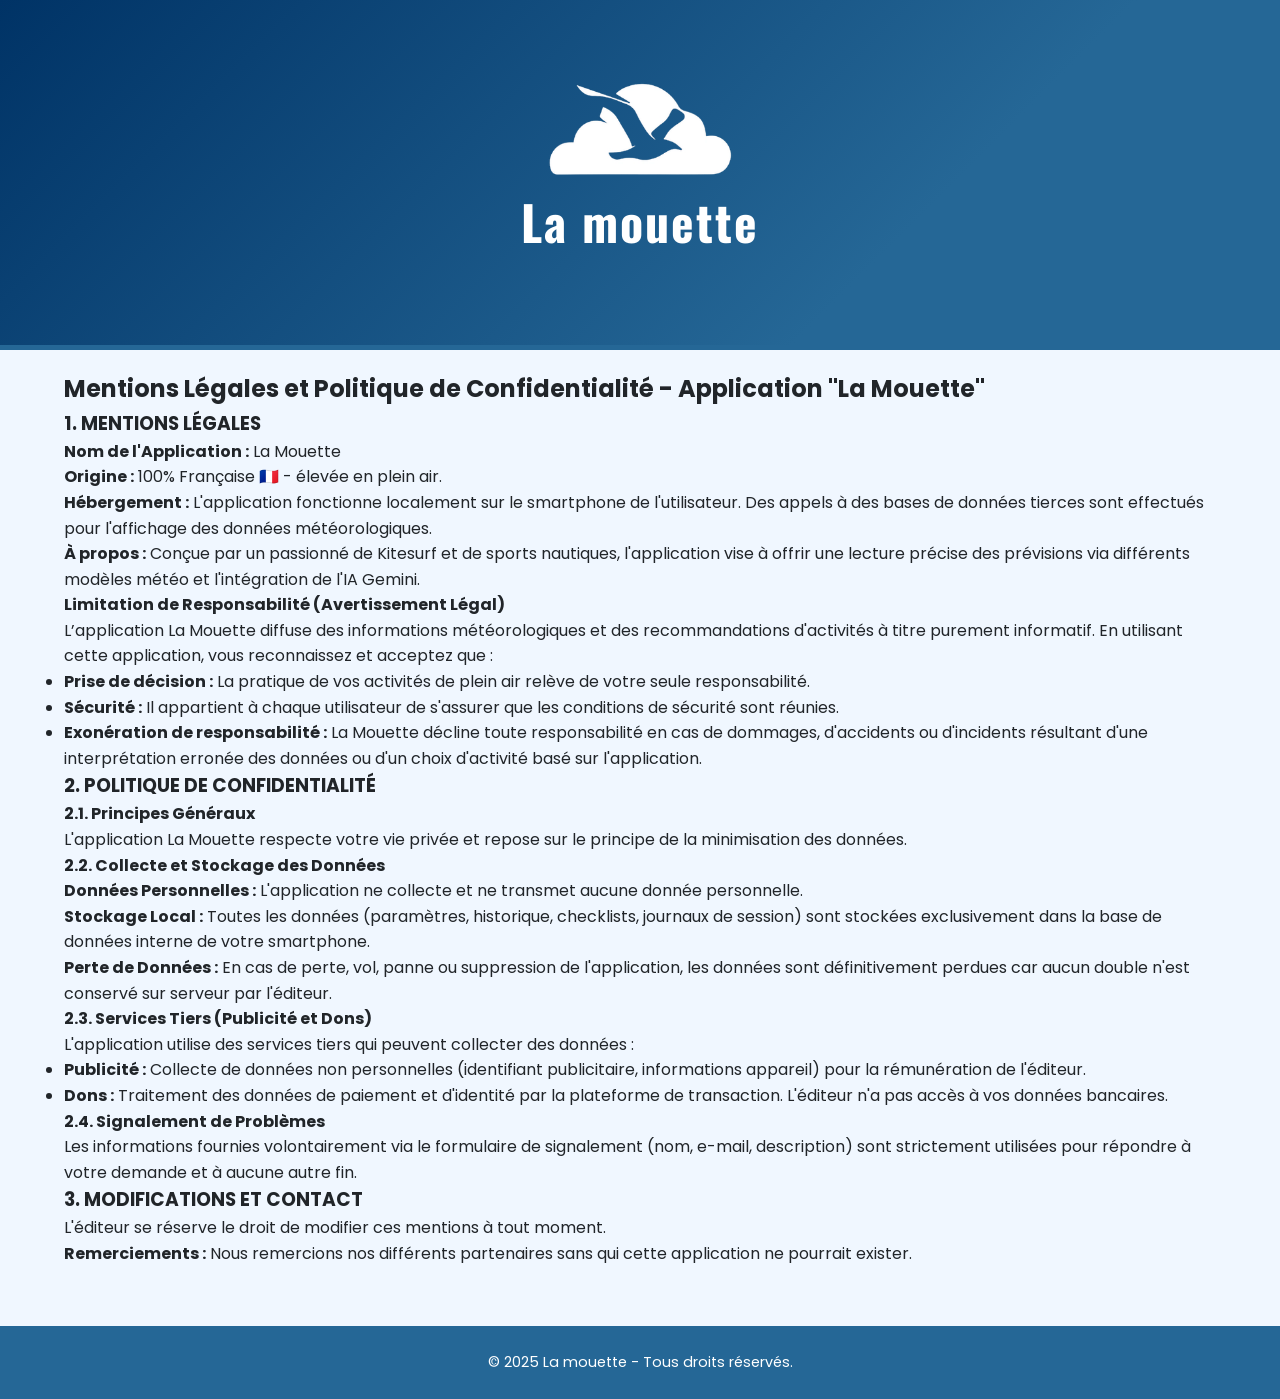
==== mentions-legales.html @ 4f876a65 "Add legality page" ====
<!DOCTYPE html>
<html lang="fr">
<head>
    <meta charset="UTF-8">
    <meta name="viewport" content="width=device-width, initial-scale=1.0">
    <title>La mouette - Mentions Légales & Politique de Confidentialité</title>
    <link rel="stylesheet" href="styles.css">
    <link href="https://fonts.googleapis.com/css2?family=Poppins:wght@400;600;700&display=swap" rel="stylesheet">
</head>
<body>
    <header class="hero">
        <div class="container">
            <a href="/" style="text-decoration: none; color: inherit;">
                <img src="./img/logo.webp" alt="Logo de l'application météo - Un oiseau sur un nuage" class="app-logo">
                <h1>La mouette</h1>
            </a>
        </div>
    </header>
    <main class="container">
        <section class="legal-section">
            <h2>Mentions Légales et Politique de Confidentialité - Application "La Mouette"</h2>

            <h3>1. MENTIONS LÉGALES</h3>
            <p><strong>Nom de l'Application :</strong> La Mouette</p>
            <p><strong>Origine :</strong> 100% Française 🇫🇷 - élevée en plein air.</p>
            <p><strong>Hébergement :</strong> L'application fonctionne localement sur le smartphone de l'utilisateur. Des appels à des bases de données tierces sont effectués pour l'affichage des données météorologiques.</p>
            <p><strong>À propos :</strong> Conçue par un passionné de Kitesurf et de sports nautiques, l'application vise à offrir une lecture précise des prévisions via différents modèles météo et l'intégration de l'IA Gemini.</p>

            <h4>Limitation de Responsabilité (Avertissement Légal)</h4>
            <p>L’application La Mouette diffuse des informations météorologiques et des recommandations d'activités à titre purement informatif. En utilisant cette application, vous reconnaissez et acceptez que :</p>
            <ul>
                <li><strong>Prise de décision :</strong> La pratique de vos activités de plein air relève de votre seule responsabilité.</li>
                <li><strong>Sécurité :</strong> Il appartient à chaque utilisateur de s'assurer que les conditions de sécurité sont réunies.</li>
                <li><strong>Exonération de responsabilité :</strong> La Mouette décline toute responsabilité en cas de dommages, d'accidents ou d'incidents résultant d'une interprétation erronée des données ou d'un choix d'activité basé sur l'application.</li>
            </ul>

            <h3>2. POLITIQUE DE CONFIDENTIALITÉ</h3>
            <h4>2.1. Principes Généraux</h4>
            <p>L'application La Mouette respecte votre vie privée et repose sur le principe de la minimisation des données.</p>

            <h4>2.2. Collecte et Stockage des Données</h4>
            <p><strong>Données Personnelles :</strong> L'application ne collecte et ne transmet aucune donnée personnelle.</p>
            <p><strong>Stockage Local :</strong> Toutes les données (paramètres, historique, checklists, journaux de session) sont stockées exclusivement dans la base de données interne de votre smartphone.</p>
            <p><strong>Perte de Données :</strong> En cas de perte, vol, panne ou suppression de l'application, les données sont définitivement perdues car aucun double n'est conservé sur serveur par l'éditeur.</p>

            <h4>2.3. Services Tiers (Publicité et Dons)</h4>
            <p>L'application utilise des services tiers qui peuvent collecter des données :</p>
            <ul>
                <li><strong>Publicité :</strong> Collecte de données non personnelles (identifiant publicitaire, informations appareil) pour la rémunération de l'éditeur.</li>
                <li><strong>Dons :</strong> Traitement des données de paiement et d'identité par la plateforme de transaction. L'éditeur n'a pas accès à vos données bancaires.</li>
            </ul>

            <h4>2.4. Signalement de Problèmes</h4>
            <p>Les informations fournies volontairement via le formulaire de signalement (nom, e-mail, description) sont strictement utilisées pour répondre à votre demande et à aucune autre fin.</p>

            <h3>3. MODIFICATIONS ET CONTACT</h3>
            <p>L'éditeur se réserve le droit de modifier ces mentions à tout moment.</p>
            <p><strong>Remerciements :</strong> Nous remercions nos différents partenaires sans qui cette application ne pourrait exister.</p>
        </section>
    </main>

    <footer>
        <p>&copy; 2025 La mouette - Tous droits réservés.</p>
    </footer>

</body>
</html>
---- styles.css ----
/* Importation des polices : 'Poppins' pour le corps, 'Oswald' pour les titres (plus percutant) */
@import url('https://fonts.googleapis.com/css2?family=Oswald:wght@400;600;700&family=Poppins:wght@400;600&display=swap');

:root {
    /* Couleurs Nautiques */
    --primary-color: #256796; /* Bleu Marine Profond */
    --secondary-color: #256796; /* Aqua/Cyan (comme l'eau peu profonde ou les outils de navigation) */
    --accent-color: #ffc107; /* Jaune/Or (comme le soleil ou les équipements de sécurité) */
    --background-color: #f0f7ff; /* Ciel très pâle */
    --text-color: #212529; /* Texte sombre */
    --white: #ffffff;
    --dark-blue: #003366; /* Pour les ombres/dégradés */
}

* {
    box-sizing: border-box;
    margin: 0;
    padding: 0;
}

body {
    font-family: 'Poppins', sans-serif;
    background-color: var(--background-color);
    color: var(--text-color);
    line-height: 1.6;
}

.container {
    width: 90%;
    max-width: 1200px;
    margin: 0 auto;
    padding: 20px 0;
}

/* --- Section Tête (Hero) --- */
.hero {
    /* Dégradé évoquant la profondeur de la mer et le ciel */
    background: linear-gradient(135deg, var(--dark-blue) 0%, var(--primary-color) 70%);
    color: var(--white);
    text-align: center;
    padding: 60px 0; /* Plus d'espace pour l'ambiance */
    border-bottom: 5px solid var(--secondary-color); /* Ligne d'horizon/écume */
}

.app-logo {
    width: auto;
    height: 6rem;
}

.hero h1 {
    font-family: 'Oswald', sans-serif; /* Titre fort */
    font-size: 3em;
    margin-bottom: 5px;
    font-weight: 700;
    /* text-transform: uppercase; */
    letter-spacing: 2px;
}

.tagline {
    font-size: 1.2em;
    opacity: 0.9;
    font-style: italic;
}

/* --- Section Téléchargement --- */
.download-section, .partners-section {
    text-align: center;
    padding: 40px 20px;
    margin-top: 30px;
    background-color: var(--white);
    border-radius: 10px;
    /* Ombre subtile pour donner de la légèreté sur l'arrière-plan ciel */
    box-shadow: 0 8px 20px rgba(0, 0, 0, 0.1); 
    border: 1px solid rgba(0, 77, 153, 0.1); /* Cadre léger */
    width: 100%;
}




.download-section h2, .partners-section h2 {
    font-family: 'Oswald', sans-serif;
    font-size: 2em;
    color: var(--primary-color);
    margin-bottom: 15px;
}

.download-links, .partners-links {
    display: flex;
    justify-content: center;
    gap: 30px;
    margin: 30px 0;
    flex-wrap: wrap;
}

.btn {
    text-decoration: none;
    color: var(--white);
    padding: 15px 30px; /* Plus grands et visibles */
    border-radius: 5px; /* Forme rectangulaire classique (comme un panneau) */
    font-weight: 600;
    font-size: 1.1em;
    transition: background-color 0.3s, transform 0.2s;
    display: flex;
    align-items: center;
    min-width: 200px;
    justify-content: center;
    box-shadow: 0 4px 6px rgba(0, 0, 0, 0.1);
}

.bold{
    font-weight: bold;
}
.primary-btn {
    background-color: var(--primary-color);
}

.primary-btn:hover {
    background-color: var(--dark-blue);
    transform: translateY(-2px);
}

.secondary-btn {
    background-color: var(--secondary-color); /* Utilisation de l'Aqua */
}

.secondary-btn:hover {
    background-color: #0097a7; /* Aqua foncé */
    transform: translateY(-2px);
}

.btn i {
    margin-right: 10px;
    font-style: normal;
    font-size: 1.4em;
    color: var(--accent-color); /* Accent or sur les icônes */
}

.small-text {
    font-size: 0.9em;
    color: #6c757d;
}

/* --- Section Partenaires --- */

.partners-section p {
    margin-bottom: 25px;
    font-size: 1.1em;
    color: var(--text-color);
}

/* --- Section Fonctionnalités --- */
.features {
    padding: 40px 20px;
    margin-top: 20px;
    text-align: center;
}

.features h3 {
    font-family: 'Oswald', sans-serif;
    margin-bottom: 25px;
    color: var(--primary-color);
    border-bottom: 2px dashed var(--secondary-color);
    display: inline-block;
    padding-bottom: 5px;
}

.features ul {
    list-style: none;
    padding: 0;
    display: flex;
    justify-content: center;
    gap: 20px;
    flex-wrap: wrap;
}

.features li {
    background-color: var(--white);
    padding: 20px;
    /* Bordure nautique : bleu clair */
    border: 1px solid var(--secondary-color);
    border-radius: 5px;
    box-shadow: 0 2px 8px rgba(0, 0, 0, 0.05);
    flex-basis: calc(50% - 10px);
    text-align: center;
    position: relative;
}

/* --- Pied de page --- */
footer {
    text-align: center;
    padding: 25px 0;
    margin-top: 40px;
    font-size: 0.9em;
    color: var(--dark-blue);
    background-color: var(--secondary-color); /* Bande aqua en bas */
    color: var(--white);
}

/* --- Section Remerciement --- */
.thank-you-section {
    position: relative; /* Nécessaire pour le positionnement absolu de l'icône */
    text-align: center;
    padding: 40px 20px;
    margin-top: 30px;
    background-color: var(--white);
    border-radius: 10px;
    box-shadow: 0 4px 10px rgba(0, 0, 0, 0.05);
    color: var(--dark-blue);
}

.thank-you-icon {
    position: absolute;
    top: -20px;
    right: 20px;
    background-color: var(--primary-color);
    border-radius: 50%;
    width: 60px;
    height: 60px;
    display: flex;
    align-items: center;
    justify-content: center;
    box-shadow: 0 4px 8px rgba(0, 0, 0, 0.1);
    padding: 10px;
}

.thank-you-icon img {
    width: 100%;
    height: auto;
}

.thank-you-section p {
    font-size: 1.1em;
    line-height: 1.8;
    margin-bottom: 15px;
}

/* --- Section Carrousel (Mise à jour) --- */
.carousel-section {
    padding: 40px 20px;
    margin-top: 30px;
    background-color: var(--white);
    border-radius: 10px;
    box-shadow: 0 8px 20px rgba(0, 0, 0, 0.1);
    border: 1px solid rgba(0, 77, 153, 0.1);
    text-align: center;
}

.carousel-section h2 {
    font-family: 'Oswald', sans-serif;
    font-size: 2em;
    color: var(--primary-color);
    margin-bottom: 30px;
}

.carousel-container {
    position: relative; /* Contexte pour le positionnement des boutons */
}

.carousel-slide {
    display: none; /* On cache toutes les slides par défaut */
    align-items: center;
    gap: 40px;
    margin-bottom: 20px;
    text-align: left;
}

.carousel-slide.active {
    display: flex; /* On affiche uniquement la slide active */
}

.carousel-slide.slide-reversed {
    flex-direction: row-reverse;
}

.slide-image {
    flex: 1 1 45%;
    background-color: var(--primary-color);
    padding: 2rem;
    border-radius: 1rem;
}

.slide-image img {
    width: 100%;
    object-fit: cover; 
}

.slide-content {
    flex: 1 1 55%;
}

.slide-content h3 {
    font-family: 'Oswald', sans-serif;
    color: var(--dark-blue);
    margin-bottom: 10px;
    font-size: 1.8em;
}

/* --- Navigation du Carrousel --- */
.carousel-navigation {
    position: absolute;
    top: 50%;
    left: 0;
    width: 100%;
    display: flex;
    justify-content: space-between;
    transform: translateY(-50%);
    pointer-events: none; /* Pour ne pas gêner les clics sur le contenu */
}

.nav-btn {
    pointer-events: auto; /* Réactive les clics sur les boutons */
    background-color: rgba(37, 103, 150, 0.8);
    color: var(--white);
    border: none;
    border-radius: 50%;
    width: 50px;
    height: 50px;
    font-size: 1.5em;
    cursor: pointer;
    transition: background-color 0.3s;
    margin: 0 10px; /* Marge pour ne pas coller aux bords */
}

.nav-btn:hover {
    background-color: var(--dark-blue);
}

/* --- Media Queries (Mise à jour) --- */
@media (max-width: 768px) {
    .carousel-slide, .carousel-slide.slide-reversed {
        flex-direction: column;
        text-align: center;
        gap: 20px;
    }
    
    .carousel-slide.active {
        /* S'assure que l'affichage est correct sur mobile */
        display: flex; 
        flex-direction: column;
    }

    .slide-content {
        width: 100%;
    }

    .slide-content h3 {
        font-size: 1.5em;
    }

    .nav-btn {
        width: 40px;
        height: 40px;
        font-size: 1.2em;
    }

    .carousel-navigation {
        /* On remonte un peu les boutons sur mobile pour ne pas être sur l'image */
        top: 40%;
    }
}


/* --- Media Queries pour la Responsivité --- */
@media (max-width: 600px) {
    .hero h1 {
        font-size: 2.5em;
    }

    .download-links, .partners-links {
        flex-direction: column;
        align-items: center;
    }

    .btn {
        width: 90%;
        max-width: 350px;
    }

    .features li {
        flex-basis: 100%;
    }
}
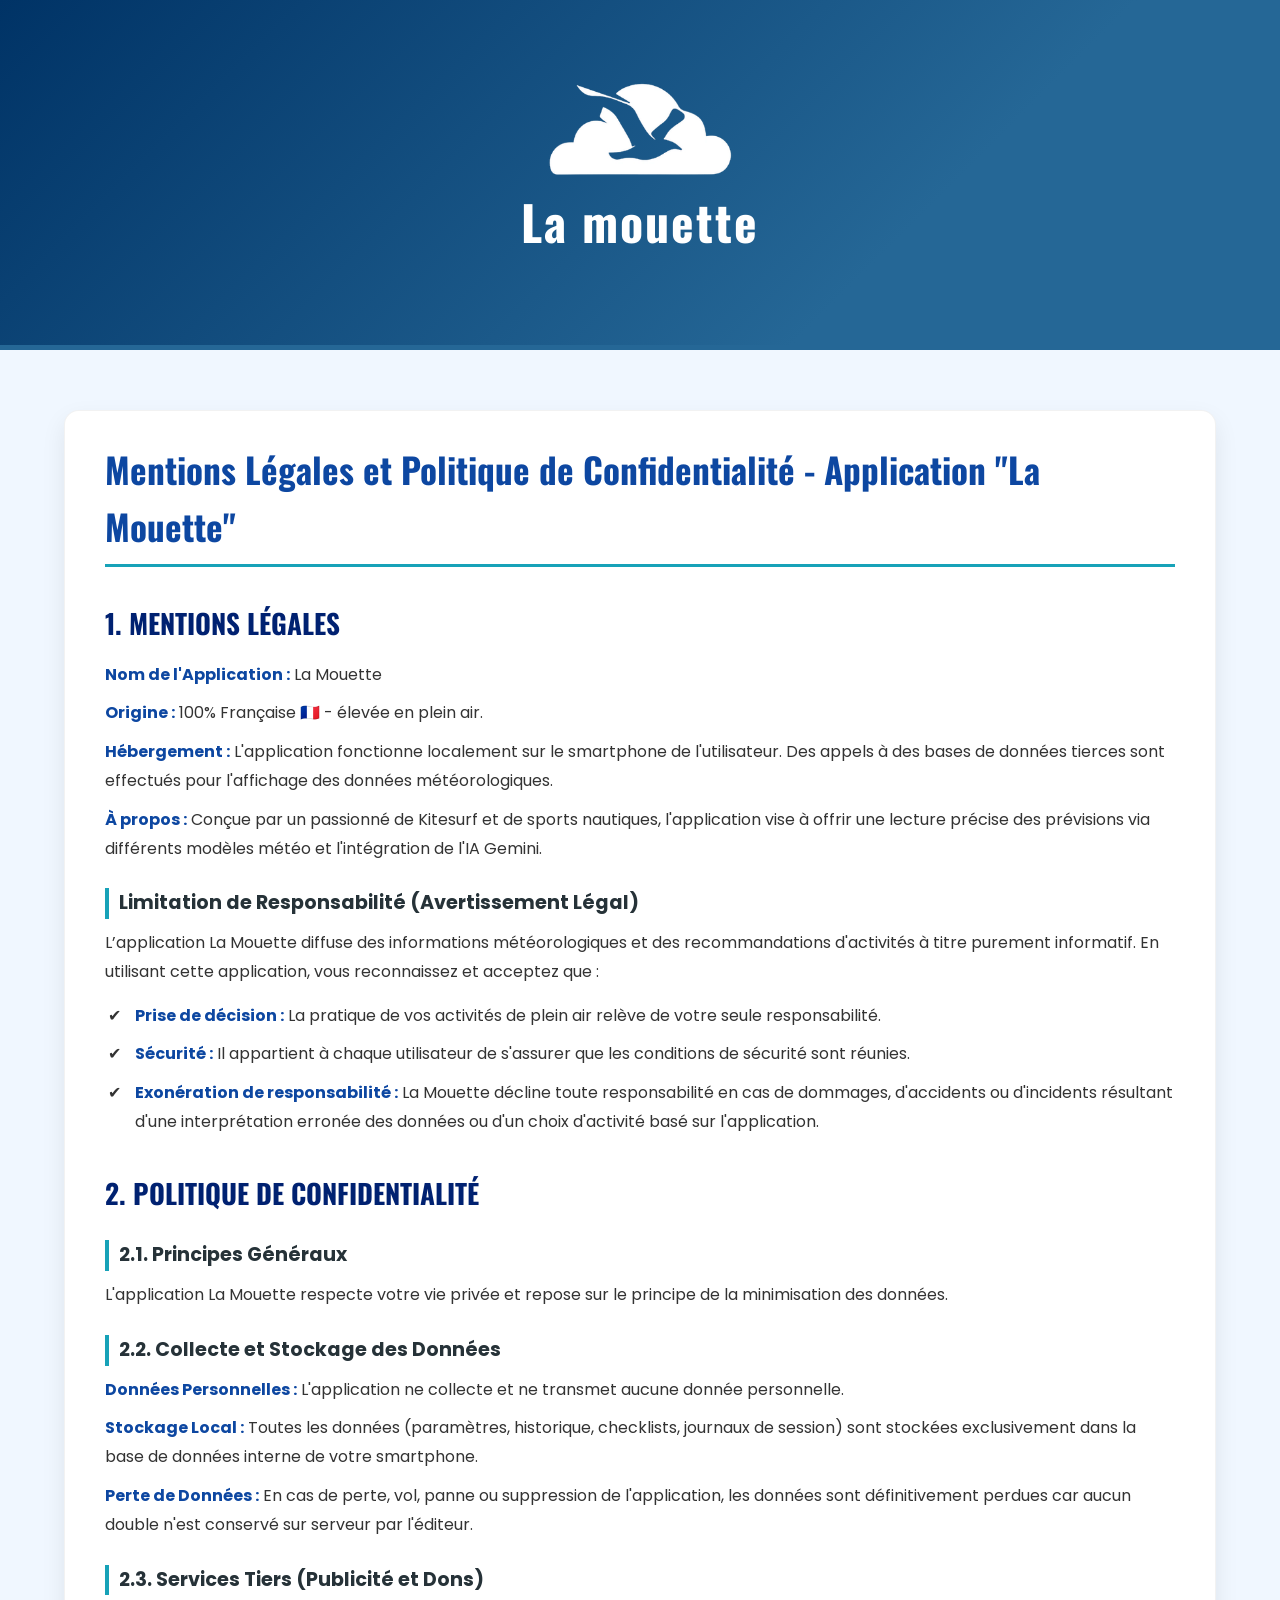
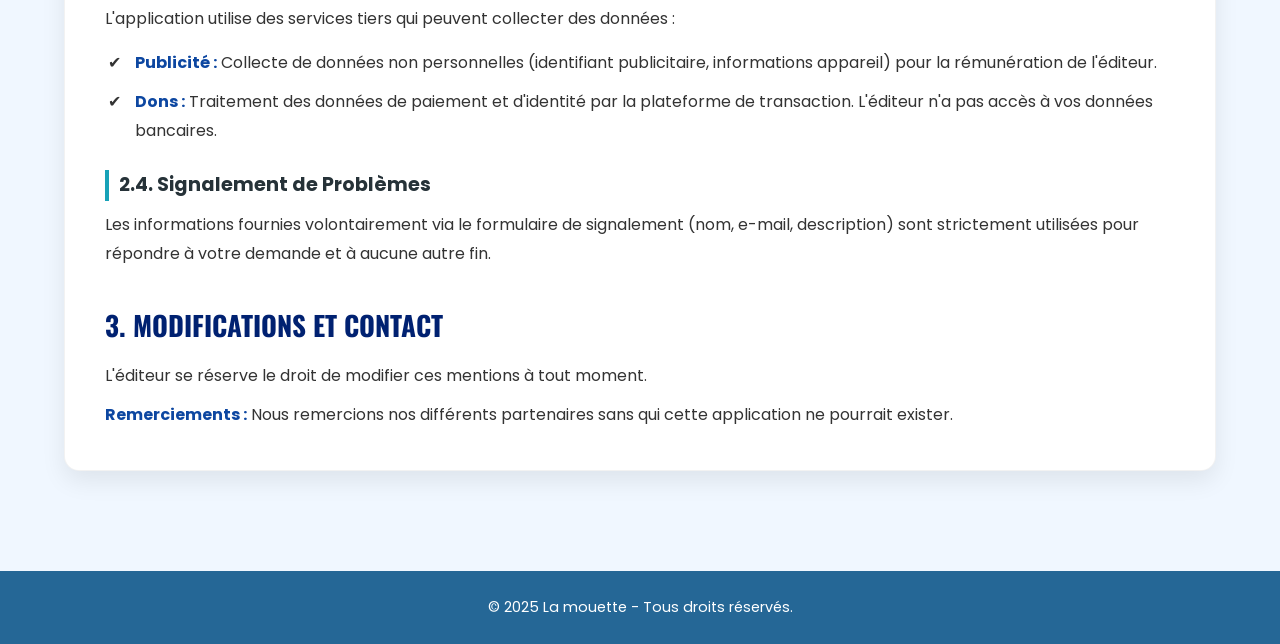
==== commit 3cf333c6: "Add legality page" ====
--- a/mentions-legales.html
+++ b/mentions-legales.html
@@ -6,6 +6,60 @@
     <title>La mouette - Mentions Légales & Politique de Confidentialité</title>
     <link rel="stylesheet" href="styles.css">
     <link href="https://fonts.googleapis.com/css2?family=Poppins:wght@400;600;700&display=swap" rel="stylesheet">
+    <link href="https://fonts.googleapis.com/css2?family=Oswald:wght@400;600&display=swap" rel="stylesheet">
+    <style>
+        .legal-section {
+            background-color: #ffffff;
+            padding: 30px 40px;
+            border-radius: 15px;
+            box-shadow: 0 10px 25px rgba(0, 0, 0, 0.08);
+            margin: 40px 0;
+            text-align: left;
+            border: 1px solid rgba(0, 0, 0, 0.05);
+        }
+        .legal-section h2 {
+            font-family: 'Oswald', sans-serif;
+            color: #0d47a1; /* Utilisation d'une couleur primaire cohérente */
+            border-bottom: 3px solid #17a2b8; /* Couleur secondaire */
+            padding-bottom: 10px;
+            margin-bottom: 30px;
+            font-size: 2.2em;
+        }
+        .legal-section h3 {
+            font-family: 'Oswald', sans-serif;
+            color: #002171; /* Bleu Nuit */
+            margin-top: 35px;
+            margin-bottom: 15px;
+            font-size: 1.7em;
+        }
+        .legal-section h4 {
+            font-family: 'Poppins', sans-serif;
+            font-weight: 700;
+            color: #263238; /* Gris Ardoise */
+            margin-top: 25px;
+            margin-bottom: 10px;
+            font-size: 1.2em;
+            border-left: 4px solid #17a2b8;
+            padding-left: 10px;
+        }
+        .legal-section p, .legal-section li {
+            line-height: 1.8;
+            color: #333;
+            margin-bottom: 10px;
+        }
+        .legal-section strong {
+            color: #0d47a1;
+        }
+        .legal-section ul {
+            list-style-type: '✔ ';
+            padding-left: 20px;
+            margin-top: 15px;
+        }
+        .legal-section ul li {
+            padding-left: 10px;
+            margin-bottom: 10px;
+        }
+    </style>
 </head>
 <body>
     <header class="hero">
--- a/styles.css
+++ b/styles.css
@@ -197,6 +197,15 @@
     color: var(--white);
 }
 
+footer a {
+    color: var(--white);
+    text-decoration: none;
+}
+
+footer a:hover {
+    text-decoration: underline;
+}
+
 /* --- Section Remerciement --- */
 .thank-you-section {
     position: relative; /* Nécessaire pour le positionnement absolu de l'icône */
